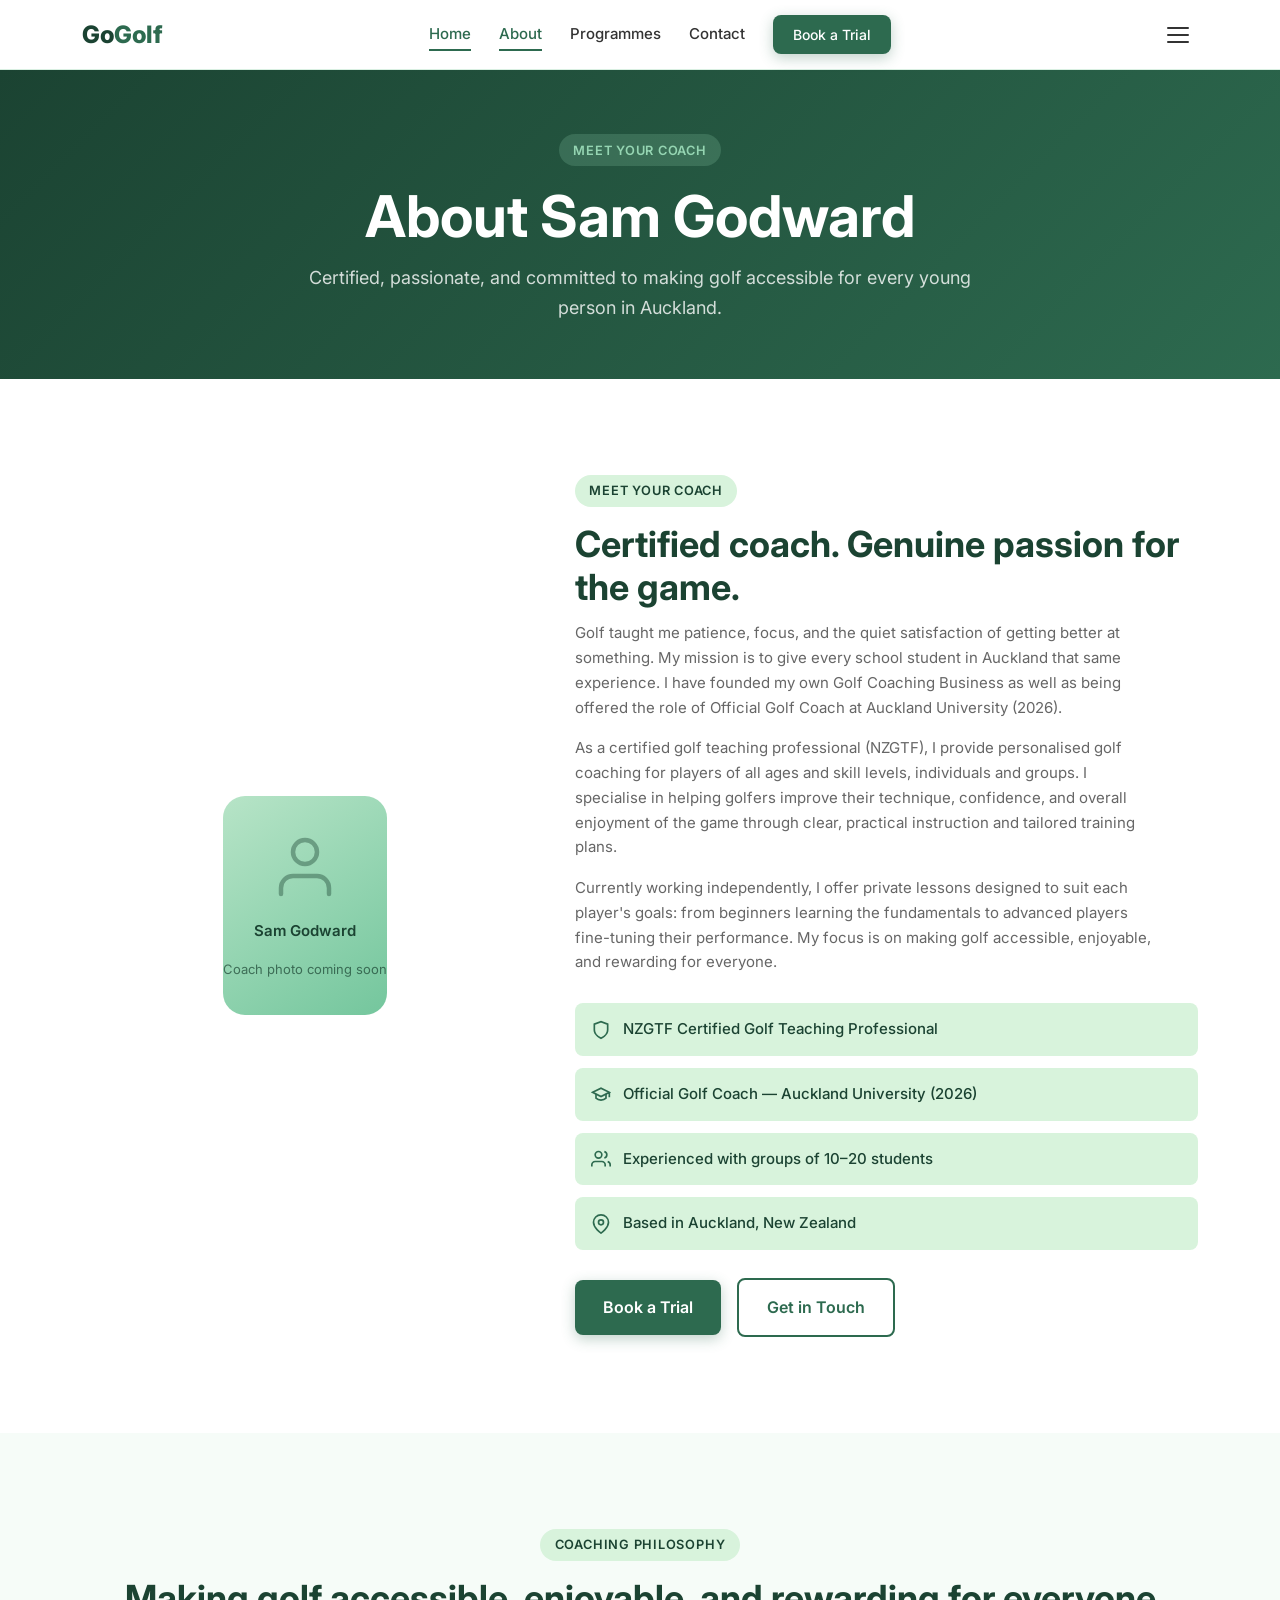
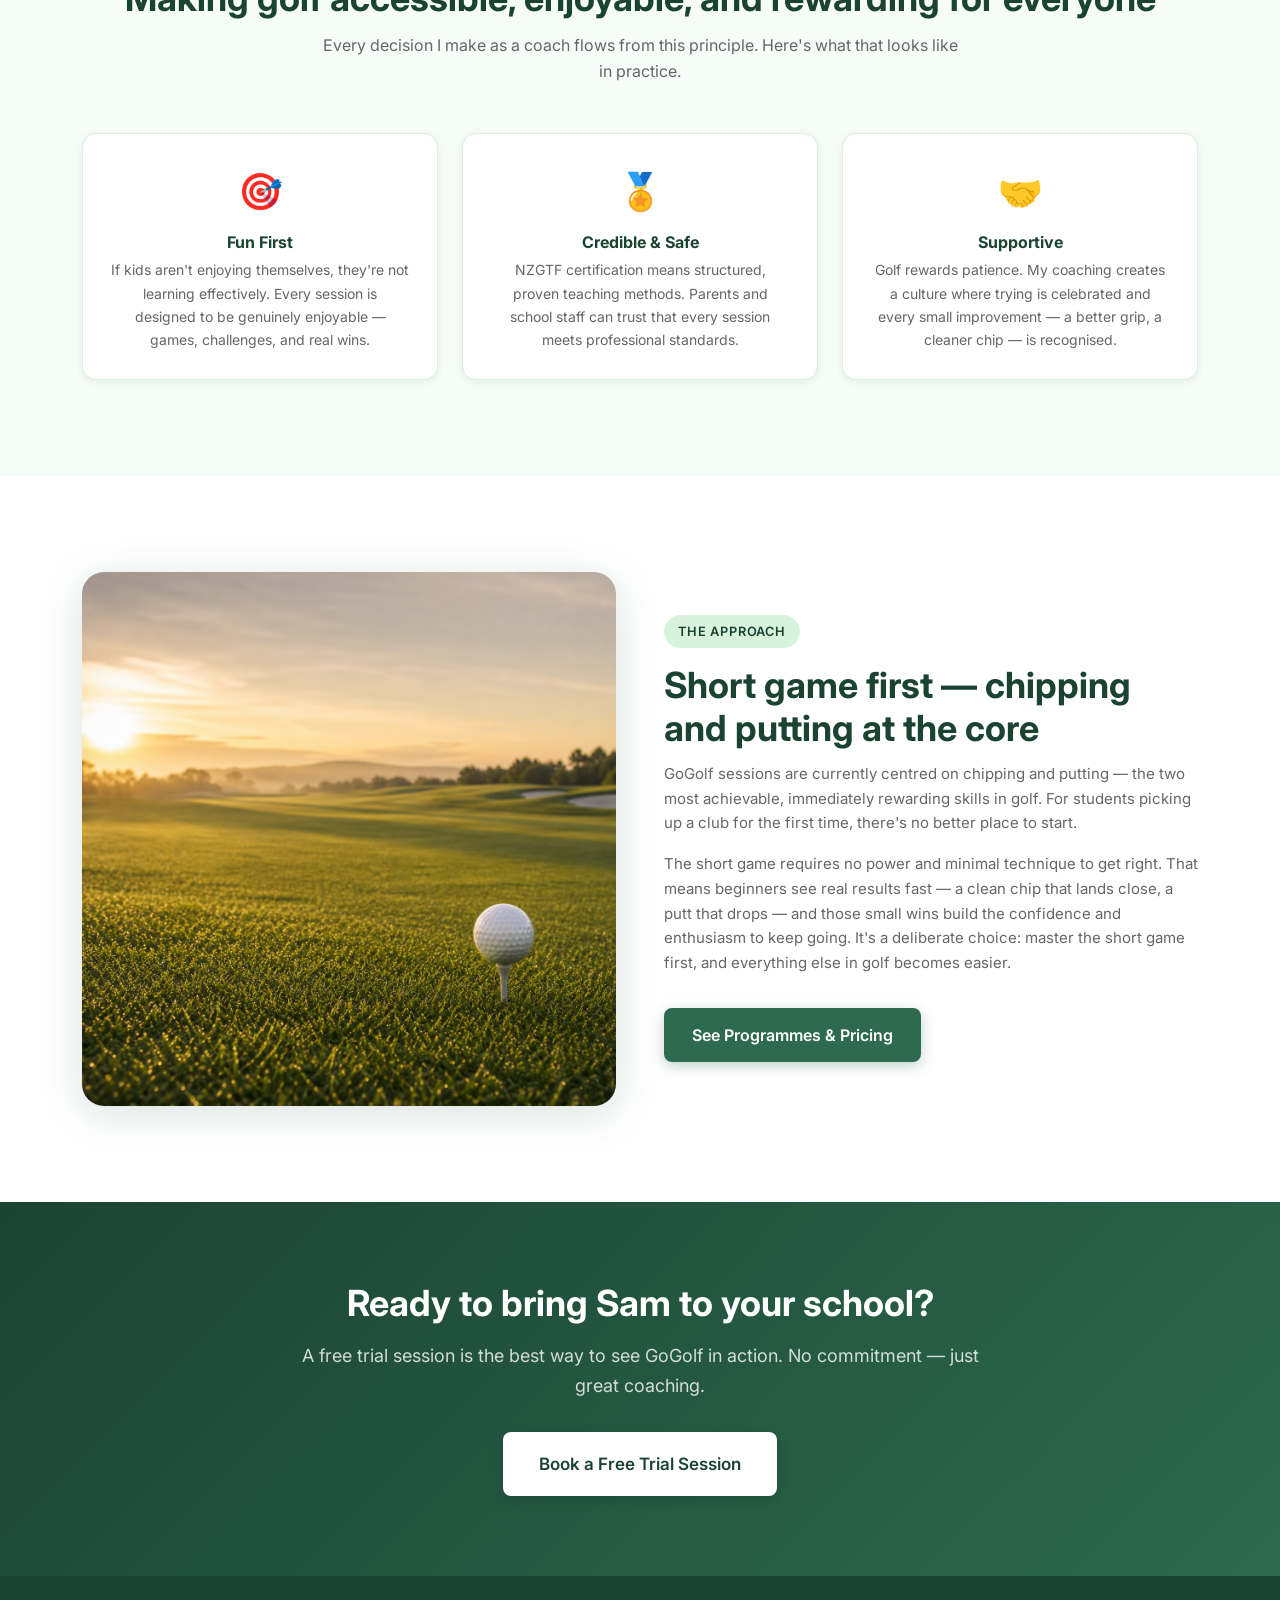
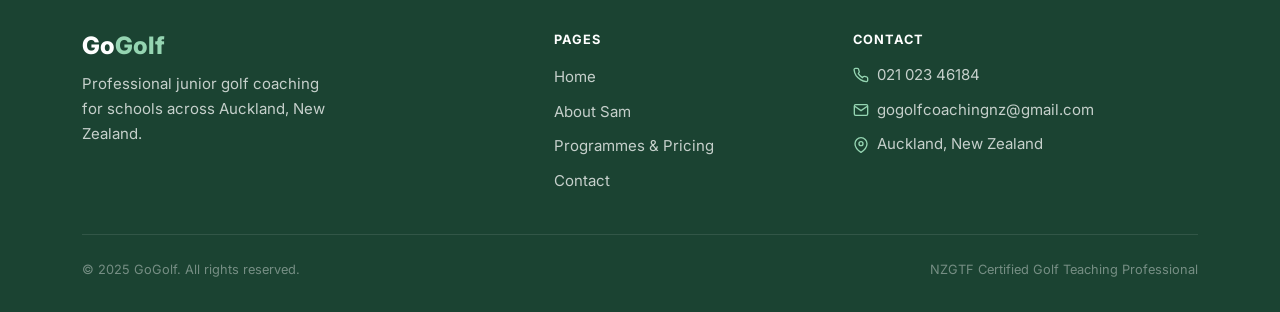
==== about.html @ cfe19675 "Initial commit — GoGolf website with Resend contact form" ====
<!DOCTYPE html>
<html lang="en">
<head>
  <meta charset="UTF-8">
  <meta name="viewport" content="width=device-width, initial-scale=1.0">
  <title>About Sam Godward | GoGolf — Junior Golf Coaching Auckland</title>
  <meta name="description" content="Meet Sam Godward — NZGTF Certified Golf Teaching Professional and Official Golf Coach at Auckland University. Passionate about making golf accessible, enjoyable, and rewarding for young people.">

  <link rel="canonical" href="https://gogolf.nz/about.html">

  <meta property="og:type" content="website">
  <meta property="og:url" content="https://gogolf.nz/about.html">
  <meta property="og:title" content="About Sam Godward | GoGolf">
  <meta property="og:description" content="NZGTF Certified Golf Teaching Professional. Passionate about making golf accessible for Auckland's young people.">
  <meta property="og:image" content="https://gogolf.nz/og-image.jpg">
  <meta property="og:site_name" content="GoGolf">

  <meta name="twitter:card" content="summary_large_image">
  <meta name="twitter:title" content="About Sam Godward | GoGolf">
  <meta name="twitter:description" content="NZGTF Certified coach. Making golf accessible and fun for Auckland school students.">

  <meta name="keywords" content="golf coaching Auckland, junior golf lessons Auckland, NZGTF certified coach, Sam Godward golf">

  <link rel="icon" type="image/svg+xml" href="favicon.svg">
  <link rel="preconnect" href="https://fonts.googleapis.com">
  <link rel="preconnect" href="https://fonts.gstatic.com" crossorigin>
  <link href="https://fonts.googleapis.com/css2?family=Inter:wght@400;500;600;700;800&display=swap" rel="stylesheet">
  <link rel="stylesheet" href="css/styles.css">

  <script type="application/ld+json">
  {
    "@context": "https://schema.org",
    "@type": "Person",
    "name": "Sam Godward",
    "jobTitle": "NZGTF Certified Golf Teaching Professional",
    "worksFor": { "@type": "Organization", "name": "GoGolf" },
    "url": "https://gogolf.nz/about.html",
    "email": "gogolfcoachingnz@gmail.com",
    "telephone": "+6421023 46184"
  }
  </script>

  <script async src="https://www.googletagmanager.com/gtag/js?id=G-XXXXXXXXXX"></script>
  <script>
    window.dataLayer = window.dataLayer || [];
    function gtag(){dataLayer.push(arguments);}
    gtag('js', new Date());
    gtag('config', 'G-XXXXXXXXXX');
  </script>
</head>
<body>

<a class="skip-link" href="#main">Skip to main content</a>

<header class="nav" role="banner">
  <div class="container nav-inner">
    <a href="index.html" class="nav-logo" aria-label="GoGolf home">Go<span>Golf</span></a>
    <nav class="nav-links" aria-label="Main navigation">
      <a href="index.html">Home</a>
      <a href="about.html">About</a>
      <a href="programmes.html">Programmes</a>
      <a href="contact.html">Contact</a>
      <a href="index.html#contact" class="btn btn-primary">Book a Trial</a>
    </nav>
    <button class="nav-toggle" aria-label="Open navigation menu" aria-expanded="false">
      <span></span><span></span><span></span>
    </button>
  </div>
</header>

<nav class="nav-mobile" aria-label="Mobile navigation">
  <a href="index.html">Home</a>
  <a href="about.html">About</a>
  <a href="programmes.html">Programmes</a>
  <a href="contact.html">Contact</a>
  <a href="index.html#contact" class="btn btn-primary">Book a Trial</a>
</nav>

<main id="main">

  <!-- PAGE HERO -->
  <section class="page-hero" aria-label="About page header">
    <div class="container">
      <span class="tag" style="background:rgba(149,213,178,.2);color:var(--accent);">Meet Your Coach</span>
      <h1>About Sam Godward</h1>
      <p>Certified, passionate, and committed to making golf accessible for every young person in Auckland.</p>
    </div>
  </section>

  <!-- BIO SECTION -->
  <section class="section" aria-labelledby="bio-heading">
    <div class="container">
      <div class="about-intro fade-up">

        <!-- Photo placeholder -->
        <div class="photo-placeholder" role="img" aria-label="Photo of Sam Godward, GoGolf coach — coming soon">
          <svg xmlns="http://www.w3.org/2000/svg" width="72" height="72" fill="none" stroke="currentColor" stroke-width="1.5" stroke-linecap="round" stroke-linejoin="round" viewBox="0 0 24 24" aria-hidden="true"><path d="M20 21v-2a4 4 0 0 0-4-4H8a4 4 0 0 0-4 4v2"/><circle cx="12" cy="7" r="4"/></svg>
          <span>Sam Godward</span>
          <span style="font-weight:400;font-size:.8125rem;opacity:.7;">Coach photo coming soon</span>
        </div>

        <!-- Bio text -->
        <div class="about-bio">
          <span class="tag">Meet Your Coach</span>
          <h2 id="bio-heading">Certified coach. Genuine passion for the game.</h2>

          <p style="margin-top:.75rem;font-size:.9375rem;color:var(--text-muted);">Golf taught me patience, focus, and the quiet satisfaction of getting better at something. My mission is to give every school student in Auckland that same experience. I have founded my own Golf Coaching Business as well as being offered the role of Official Golf Coach at Auckland University (2026).</p>

          <p style="margin-top:1rem;font-size:.9375rem;color:var(--text-muted);">As a certified golf teaching professional (NZGTF), I provide personalised golf coaching for players of all ages and skill levels, individuals and groups. I specialise in helping golfers improve their technique, confidence, and overall enjoyment of the game through clear, practical instruction and tailored training plans.</p>

          <p style="margin-top:1rem;font-size:.9375rem;color:var(--text-muted);">Currently working independently, I offer private lessons designed to suit each player's goals: from beginners learning the fundamentals to advanced players fine-tuning their performance. My focus is on making golf accessible, enjoyable, and rewarding for everyone.</p>


          <div class="credentials" style="margin-top:1.75rem;">
            <div class="credential-item">
              <svg xmlns="http://www.w3.org/2000/svg" width="20" height="20" fill="none" stroke="currentColor" stroke-width="2" viewBox="0 0 24 24" aria-hidden="true"><path d="M12 22s8-4 8-10V5l-8-3-8 3v7c0 6 8 10 8 10z"/></svg>
              NZGTF Certified Golf Teaching Professional
            </div>
            <div class="credential-item">
              <svg xmlns="http://www.w3.org/2000/svg" width="20" height="20" fill="none" stroke="currentColor" stroke-width="2" viewBox="0 0 24 24" aria-hidden="true"><path d="M22 10v6M2 10l10-5 10 5-10 5z"/><path d="M6 12v5c3 3 9 3 12 0v-5"/></svg>
              Official Golf Coach — Auckland University (2026)
            </div>
            <div class="credential-item">
              <svg xmlns="http://www.w3.org/2000/svg" width="20" height="20" fill="none" stroke="currentColor" stroke-width="2" viewBox="0 0 24 24" aria-hidden="true"><path d="M17 21v-2a4 4 0 0 0-4-4H5a4 4 0 0 0-4 4v2"/><circle cx="9" cy="7" r="4"/><path d="M23 21v-2a4 4 0 0 0-3-3.87"/><path d="M16 3.13a4 4 0 0 1 0 7.75"/></svg>
              Experienced with groups of 10–20 students
            </div>
            <div class="credential-item">
              <svg xmlns="http://www.w3.org/2000/svg" width="20" height="20" fill="none" stroke="currentColor" stroke-width="2" viewBox="0 0 24 24" aria-hidden="true"><path d="M21 10c0 7-9 13-9 13s-9-6-9-13a9 9 0 0 1 18 0z"/><circle cx="12" cy="10" r="3"/></svg>
              Based in Auckland, New Zealand
            </div>
          </div>

          <div style="margin-top:1.75rem;display:flex;flex-wrap:wrap;gap:1rem;align-items:center;">
            <a href="index.html#contact" class="btn btn-primary">Book a Trial</a>
            <a href="contact.html" class="btn btn-outline">Get in Touch</a>
          </div>
        </div>
      </div>
    </div>
  </section>

  <!-- COACHING PHILOSOPHY -->
  <section class="section" aria-labelledby="philosophy-heading" style="background:var(--bg-subtle);">
    <div class="container">
      <div class="section-header fade-up">
        <span class="tag">Coaching Philosophy</span>
        <h2 id="philosophy-heading">Making golf accessible, enjoyable, and rewarding for everyone</h2>
        <p>Every decision I make as a coach flows from this principle. Here's what that looks like in practice.</p>
      </div>
      <div class="values-grid stagger">
        <div class="value-card">
          <span class="value-emoji" aria-hidden="true">🎯</span>
          <h3>Fun First</h3>
          <p>If kids aren't enjoying themselves, they're not learning effectively. Every session is designed to be genuinely enjoyable — games, challenges, and real wins.</p>
        </div>
        <div class="value-card">
          <span class="value-emoji" aria-hidden="true">🏅</span>
          <h3>Credible & Safe</h3>
          <p>NZGTF certification means structured, proven teaching methods. Parents and school staff can trust that every session meets professional standards.</p>
        </div>
        <div class="value-card">
          <span class="value-emoji" aria-hidden="true">🤝</span>
          <h3>Supportive</h3>
          <p>Golf rewards patience. My coaching creates a culture where trying is celebrated and every small improvement — a better grip, a cleaner chip — is recognised.</p>
        </div>
      </div>
    </div>
  </section>

  <!-- APPROACH DETAIL -->
  <section class="section" aria-labelledby="approach-heading">
    <div class="container">
      <div class="approach-layout fade-up">

        <div class="approach-image">
          <img src="approach.jpg" alt="Sam Godward coaching students during a GoGolf session on school grounds" loading="lazy">
        </div>

        <div class="approach-text">
          <span class="tag">The Approach</span>
          <h2 id="approach-heading">Short game first — chipping and putting at the core</h2>
          <p style="margin-top:.75rem;font-size:.9375rem;color:var(--text-muted);">GoGolf sessions are currently centred on chipping and putting — the two most achievable, immediately rewarding skills in golf. For students picking up a club for the first time, there's no better place to start.</p>
          <p style="margin-top:1rem;font-size:.9375rem;color:var(--text-muted);">The short game requires no power and minimal technique to get right. That means beginners see real results fast — a clean chip that lands close, a putt that drops — and those small wins build the confidence and enthusiasm to keep going. It's a deliberate choice: master the short game first, and everything else in golf becomes easier.</p>
          <div style="margin-top:2rem;">
            <a href="programmes.html" class="btn btn-primary">See Programmes &amp; Pricing</a>
          </div>
        </div>

      </div>
    </div>
  </section>

  <!-- CTA -->
  <section class="cta-block" aria-labelledby="about-cta-heading">
    <div class="container">
      <div class="fade-up">
        <h2 id="about-cta-heading">Ready to bring Sam to your school?</h2>
        <p>A free trial session is the best way to see GoGolf in action. No commitment — just great coaching.</p>
        <a href="contact.html" class="btn btn-white btn-lg">Book a Free Trial Session</a>
      </div>
    </div>
  </section>

</main>

<footer class="footer" role="contentinfo">
  <div class="container">
    <div class="footer-grid">
      <div class="footer-brand">
        <h3>Go<span>Golf</span></h3>
        <p>Professional junior golf coaching for schools across Auckland, New Zealand.</p>
      </div>
      <div class="footer-col">
        <h4>Pages</h4>
        <ul>
          <li><a href="index.html">Home</a></li>
          <li><a href="about.html">About Sam</a></li>
          <li><a href="programmes.html">Programmes &amp; Pricing</a></li>
          <li><a href="contact.html">Contact</a></li>
        </ul>
      </div>
      <div class="footer-col">
        <h4>Contact</h4>
        <div class="footer-contact-row">
          <svg xmlns="http://www.w3.org/2000/svg" width="16" height="16" fill="none" stroke="currentColor" stroke-width="2" viewBox="0 0 24 24" aria-hidden="true"><path d="M22 16.92v3a2 2 0 0 1-2.18 2 19.79 19.79 0 0 1-8.63-3.07A19.5 19.5 0 0 1 4.69 13a19.79 19.79 0 0 1-3.07-8.67A2 2 0 0 1 3.55 2h3a2 2 0 0 1 2 1.72 12.84 12.84 0 0 0 .7 2.81 2 2 0 0 1-.45 2.11L8.09 9.91a16 16 0 0 0 6 6l1.27-1.27a2 2 0 0 1 2.11-.45 12.84 12.84 0 0 0 2.81.7A2 2 0 0 1 22 16.92z"/></svg>
          <a href="tel:02102346184">021 023 46184</a>
        </div>
        <div class="footer-contact-row">
          <svg xmlns="http://www.w3.org/2000/svg" width="16" height="16" fill="none" stroke="currentColor" stroke-width="2" viewBox="0 0 24 24" aria-hidden="true"><path d="M4 4h16c1.1 0 2 .9 2 2v12c0 1.1-.9 2-2 2H4c-1.1 0-2-.9-2-2V6c0-1.1.9-2 2-2z"/><polyline points="22,6 12,13 2,6"/></svg>
          <a href="mailto:gogolfcoachingnz@gmail.com">gogolfcoachingnz@gmail.com</a>
        </div>
        <div class="footer-contact-row">
          <svg xmlns="http://www.w3.org/2000/svg" width="16" height="16" fill="none" stroke="currentColor" stroke-width="2" viewBox="0 0 24 24" aria-hidden="true"><path d="M21 10c0 7-9 13-9 13s-9-6-9-13a9 9 0 0 1 18 0z"/><circle cx="12" cy="10" r="3"/></svg>
          <span>Auckland, New Zealand</span>
        </div>
      </div>
    </div>
    <hr class="footer-divider">
    <div class="footer-bottom">
      <span>© 2025 GoGolf. All rights reserved.</span>
      <span>NZGTF Certified Golf Teaching Professional</span>
    </div>
  </div>
</footer>

<script src="js/main.js" defer></script>
</body>
</html>
---- css/styles.css ----
/* ================================================
   GoGolf — Main Stylesheet
   Mobile-first responsive design
   ================================================ */

/* --- Custom Properties --- */
:root {
  --primary:       #2D6A4F;
  --primary-dark:  #1B4332;
  --primary-light: #D8F3DC;
  --accent:        #95D5B2;
  --text:          #333333;
  --text-muted:    #666666;
  --bg:            #FFFFFF;
  --bg-subtle:     #F6FCF8;
  --border:        #D8EFE1;
  --shadow-sm:     0 2px 8px rgba(27,67,50,0.07);
  --shadow-md:     0 4px 20px rgba(27,67,50,0.11);
  --shadow-lg:     0 8px 40px rgba(27,67,50,0.16);
  --radius-sm:     8px;
  --radius-md:     14px;
  --radius-lg:     22px;
  --ease:          0.25s ease;
  --max-w:         1180px;
  --nav-h:         70px;
  --font:          'Inter', -apple-system, BlinkMacSystemFont, 'Segoe UI', system-ui, sans-serif;
}

/* --- Reset --- */
*,*::before,*::after { box-sizing: border-box; margin: 0; padding: 0; }
html { scroll-behavior: smooth; -webkit-text-size-adjust: 100%; }
body {
  font-family: var(--font);
  font-size: 1rem;
  line-height: 1.65;
  color: var(--text);
  background: var(--bg);
  -webkit-font-smoothing: antialiased;
}
img, svg { max-width: 100%; display: block; }
a { color: inherit; text-decoration: none; }
ul { list-style: none; }
button { cursor: pointer; border: none; background: none; font-family: inherit; }

/* --- Skip link --- */
.skip-link {
  position: absolute; top: -100%; left: 1rem;
  background: var(--primary-dark); color: #fff;
  padding: .5rem 1rem; border-radius: var(--radius-sm);
  font-weight: 600; z-index: 9999;
  transition: top var(--ease);
}
.skip-link:focus { top: 1rem; }

/* --- Typography --- */
h1,h2,h3,h4 { line-height: 1.2; color: var(--primary-dark); font-weight: 700; }
h1 { font-size: clamp(2rem, 5vw, 3.6rem); }
h2 { font-size: clamp(1.5rem, 3vw, 2.25rem); }
h3 { font-size: clamp(1.1rem, 2vw, 1.35rem); }
h4 { font-size: 1.1rem; }
p { max-width: 65ch; }
.lead { font-size: clamp(1rem, 2vw, 1.2rem); color: var(--text-muted); line-height: 1.7; }

/* --- Layout --- */
.container {
  width: 100%; max-width: var(--max-w);
  margin: 0 auto; padding: 0 1.25rem;
}
@media (min-width: 768px) { .container { padding: 0 2rem; } }

.section { padding: 4rem 0; }
@media (min-width: 768px) { .section { padding: 6rem 0; } }

.section-header { text-align: center; margin-bottom: 3rem; }
.section-header p { margin: .75rem auto 0; color: var(--text-muted); }

.tag {
  display: inline-block;
  background: var(--primary-light); color: var(--primary-dark);
  font-size: .8rem; font-weight: 600; letter-spacing: .06em;
  text-transform: uppercase; padding: .35rem .9rem;
  border-radius: 100px; margin-bottom: 1rem;
}

/* --- Buttons --- */
.btn {
  display: inline-flex; align-items: center; gap: .5rem;
  padding: .875rem 1.75rem; border-radius: var(--radius-sm);
  font-size: 1rem; font-weight: 600; white-space: nowrap;
  transition: all var(--ease);
}
.btn-primary {
  background: var(--primary); color: #fff;
  box-shadow: 0 4px 14px rgba(45,106,79,.3);
}
.btn-primary:hover, .btn-primary:focus-visible {
  background: var(--primary-dark);
  transform: translateY(-2px);
  box-shadow: 0 6px 22px rgba(45,106,79,.4);
}
.btn-outline {
  background: transparent; color: var(--primary);
  border: 2px solid var(--primary);
}
.btn-outline:hover, .btn-outline:focus-visible {
  background: var(--primary); color: #fff;
}
.btn-white {
  background: #fff; color: var(--primary-dark);
  box-shadow: 0 4px 14px rgba(0,0,0,.13);
}
.btn-white:hover, .btn-white:focus-visible {
  background: var(--primary-light); transform: translateY(-2px);
}
.btn-lg { padding: 1.1rem 2.25rem; font-size: 1.0625rem; }
.btn-full { width: 100%; justify-content: center; }

/* ============================================================
   NAVIGATION
   ============================================================ */
.nav {
  position: sticky; top: 0; z-index: 100;
  background: rgba(255,255,255,.97);
  backdrop-filter: blur(12px);
  -webkit-backdrop-filter: blur(12px);
  border-bottom: 1px solid var(--border);
  height: var(--nav-h);
  transition: box-shadow var(--ease);
}
.nav.scrolled { box-shadow: var(--shadow-md); }

.nav-inner {
  height: 100%; display: flex;
  align-items: center; justify-content: space-between;
}
.nav-logo {
  font-size: 1.5rem; font-weight: 800;
  color: var(--primary-dark); letter-spacing: -.02em;
}
.nav-logo span { color: var(--primary); }

.nav-links {
  display: none; align-items: center; gap: 1.75rem;
}
.nav-links a {
  font-size: .9375rem; font-weight: 500; color: var(--text);
  position: relative; transition: color var(--ease);
}
.nav-links a::after {
  content: ''; position: absolute; bottom: -4px; left: 0;
  width: 0; height: 2px; background: var(--primary);
  transition: width var(--ease);
}
.nav-links a:hover, .nav-links a.active { color: var(--primary); }
.nav-links a:hover::after, .nav-links a.active::after { width: 100%; }
.nav-links .btn { padding: .5rem 1.25rem; font-size: .875rem; }
.nav-links .btn::after { display: none; }
.nav-links .btn-primary,
.nav-links .btn-primary:hover { color: #fff; }

@media (min-width: 768px) {
  .nav-links { display: flex; }
  .nav-toggle { display: none; }
}

.nav-toggle {
  display: flex; flex-direction: column;
  justify-content: center; align-items: center;
  width: 40px; height: 40px; gap: 5px;
  border-radius: var(--radius-sm);
  transition: background var(--ease);
}
.nav-toggle:hover { background: var(--primary-light); }
.nav-toggle span {
  display: block; width: 22px; height: 2px;
  background: var(--text); border-radius: 2px;
  transition: all var(--ease);
}
.nav-toggle[aria-expanded="true"] span:nth-child(1) { transform: translateY(7px) rotate(45deg); }
.nav-toggle[aria-expanded="true"] span:nth-child(2) { opacity: 0; transform: scaleX(0); }
.nav-toggle[aria-expanded="true"] span:nth-child(3) { transform: translateY(-7px) rotate(-45deg); }

.nav-mobile {
  display: none; position: fixed;
  top: var(--nav-h); left: 0; right: 0;
  background: #fff; z-index: 99;
  flex-direction: column; padding: 1.5rem 1.25rem; gap: .25rem;
  border-top: 1px solid var(--border);
  box-shadow: var(--shadow-md);
}
.nav-mobile.open { display: flex; }
.nav-mobile a {
  display: block; padding: .875rem 1rem;
  font-size: 1.125rem; font-weight: 500; color: var(--text);
  border-radius: var(--radius-sm);
  transition: all var(--ease);
}
.nav-mobile a:hover, .nav-mobile a.active {
  background: var(--primary-light); color: var(--primary-dark);
}
.nav-mobile .btn {
  margin-top: 1rem; justify-content: center; width: 100%;
}
.nav-mobile .btn:hover { transform: none; }

/* ============================================================
   HERO
   ============================================================ */
.hero {
  background:
    linear-gradient(to right, rgba(11,35,24,.88) 0%, rgba(11,35,24,.60) 40%, rgba(11,35,24,.15) 70%, transparent 100%),
    url('../hero.jpg') center center / cover no-repeat;
  color: #fff; padding: 5rem 0 4rem;
  position: relative; overflow: hidden;
  min-height: 90vh; display: flex; align-items: center;
}
.hero::before { display: none; }
.hero-orb {
  position: absolute; right: -80px; top: 50%;
  transform: translateY(-50%);
  width: 520px; height: 520px; border-radius: 50%;
  border: 80px solid rgba(149,213,178,.035);
  pointer-events: none;
}
.hero-orb::before {
  content: ''; position: absolute; inset: -50px;
  border-radius: 50%; border: 40px solid rgba(149,213,178,.025);
}
.hero-content { position: relative; z-index: 1; max-width: 720px; }

.hero-badge {
  display: inline-flex; align-items: center; gap: .5rem;
  background: rgba(149,213,178,.18);
  border: 1px solid rgba(149,213,178,.3);
  color: var(--accent);
  font-size: .8rem; font-weight: 600;
  letter-spacing: .06em; text-transform: uppercase;
  padding: .375rem .9rem; border-radius: 100px;
  margin-bottom: 1.25rem;
}
.hero h1 {
  font-family: 'Manrope', var(--font);
  color: #fff; font-size: clamp(2.2rem, 5.5vw, 3.8rem);
  font-weight: 800; letter-spacing: -.025em;
  line-height: 1.08; margin-bottom: 1.25rem;
}
.hero h1 em { font-style: normal; color: var(--accent); }
.hero p {
  font-size: clamp(1.0625rem, 2vw, 1.2rem);
  color: rgba(255,255,255,.82); line-height: 1.65;
  margin-bottom: 2rem; max-width: 54ch;
}
.hero-actions { display: flex; flex-wrap: wrap; gap: 1rem; align-items: center; }
.hero-note {
  margin-top: 2.5rem; display: flex; align-items: center; gap: .75rem;
  color: rgba(255,255,255,.5); font-size: .875rem;
}
.hero-note-dot {
  width: 6px; height: 6px; border-radius: 50%;
  background: var(--accent); flex-shrink: 0;
}

/* ============================================================
   SOCIAL PROOF STRIP
   ============================================================ */
.proof-strip {
  background: var(--primary-dark); color: #fff;
  padding: 1.1rem 0;
}
.proof-strip-inner {
  display: flex; align-items: center;
  justify-content: center; flex-wrap: wrap;
  gap: .75rem 2.5rem; font-size: .9375rem;
}
.proof-item {
  display: flex; align-items: center; gap: .5rem; font-weight: 500;
}
.proof-item svg { color: var(--accent); flex-shrink: 0; }

/* ============================================================
   BENEFIT CARDS
   ============================================================ */
.benefits { background: var(--bg-subtle); }
.benefits-grid {
  display: grid; grid-template-columns: 1fr; gap: 1.5rem;
}
@media (min-width: 640px) { .benefits-grid { grid-template-columns: repeat(2,1fr); } }
@media (min-width: 1024px) { .benefits-grid { grid-template-columns: repeat(4,1fr); } }

.benefit-card-image {
  overflow: hidden;
  min-height: 220px;
  display: flex;
}
.benefit-card.benefit-card-image { padding: 0; }
.benefit-card-image img {
  width: 100%; height: 100%;
  object-fit: cover; object-position: center;
  display: block; flex: 1;
}

.benefit-card {
  background: #fff; border-radius: var(--radius-md);
  padding: 2rem 1.75rem;
  box-shadow: var(--shadow-sm); border: 1px solid var(--border);
  transition: transform var(--ease), box-shadow var(--ease);
}
.benefit-card:hover { transform: translateY(-4px); box-shadow: var(--shadow-md); }

.benefit-icon {
  width: 52px; height: 52px;
  background: var(--primary-light); border-radius: var(--radius-sm);
  display: flex; align-items: center; justify-content: center;
  margin-bottom: 1.25rem; color: var(--primary);
}
.benefit-card h3 { margin-bottom: .5rem; font-size: 1.0625rem; }
.benefit-card p { font-size: .9375rem; color: var(--text-muted); max-width: none; }

/* ============================================================
   HOW IT WORKS
   ============================================================ */
.steps-grid {
  display: grid; grid-template-columns: 1fr;
  gap: 2rem; position: relative;
}
@media (min-width: 768px) {
  .steps-grid {
    grid-template-columns: repeat(3,1fr); gap: 2rem;
  }
  .steps-grid::before {
    content: ''; position: absolute;
    top: 27px;
    left: calc(16.667% + 27px);
    right: calc(16.667% + 27px);
    height: 2px;
    background: linear-gradient(to right, var(--accent), var(--primary-light));
    z-index: 0;
  }
}
.step { text-align: center; position: relative; z-index: 1; }
.step-num {
  width: 54px; height: 54px;
  background: var(--primary); color: #fff; border-radius: 50%;
  display: flex; align-items: center; justify-content: center;
  font-size: 1.25rem; font-weight: 700;
  margin: 0 auto 1.25rem;
  box-shadow: 0 4px 14px rgba(45,106,79,.3);
}
.step h3 { margin-bottom: .5rem; }
.step p { font-size: .9375rem; color: var(--text-muted); margin: 0 auto; }

/* ============================================================
   TESTIMONIALS
   ============================================================ */
.testimonials { background: var(--bg-subtle); }
.testimonial-placeholder {
  background: #fff; border: 1px solid var(--border);
  border-radius: var(--radius-md);
  padding: 3.5rem 2rem; text-align: center;
  box-shadow: var(--shadow-sm);
}
.testimonial-placeholder p {
  font-style: italic; color: #aaa;
  font-size: 1rem; max-width: none;
}
.testimonial-placeholder .stars {
  display: flex; justify-content: center; gap: .25rem;
  margin-bottom: 1.25rem; color: #FFD700;
}

/* ============================================================
   TESTIMONIAL ARROWS
   ============================================================ */
.testimonial-arrows {
  display: flex;
  justify-content: center;
  gap: 1rem;
  margin-top: 1.75rem;
}

.testimonial-arrow {
  width: 48px;
  height: 48px;
  border-radius: 50%;
  border: 2px solid var(--border);
  background: #fff;
  color: var(--primary);
  display: flex;
  align-items: center;
  justify-content: center;
  transition: all var(--ease);
  box-shadow: var(--shadow-sm);
}

.testimonial-arrow:hover {
  background: var(--primary);
  border-color: var(--primary);
  color: #fff;
  transform: translateY(-2px);
  box-shadow: var(--shadow-md);
}

/* ============================================================
   CTA BLOCK
   ============================================================ */
.cta-block {
  background: linear-gradient(135deg, var(--primary-dark) 0%, var(--primary) 100%);
  color: #fff; padding: 5rem 0; text-align: center;
}
.cta-block h2 { color: #fff; margin-bottom: 1rem; }
.cta-block p { color: rgba(255,255,255,.8); font-size: 1.125rem; margin: 0 auto 2rem; }

/* ============================================================
   PAGE HERO (inner pages)
   ============================================================ */
.page-hero {
  background: linear-gradient(135deg, var(--primary-dark) 0%, var(--primary) 100%);
  color: #fff; padding: 4rem 0 3.5rem; text-align: center;
}
.page-hero h1 { color: #fff; margin-bottom: .75rem; }
.page-hero p { color: rgba(255,255,255,.8); font-size: 1.125rem; margin: 0 auto; }

/* ============================================================
   ABOUT PAGE
   ============================================================ */
.about-intro {
  display: grid; grid-template-columns: 1fr;
  gap: 3rem; align-items: center;
}
@media (min-width: 768px) { .about-intro { grid-template-columns: 5fr 7fr; } }

.photo-placeholder {
  aspect-ratio: 3/4; max-width: 380px;
  background: linear-gradient(145deg, #b7e4c7 0%, var(--accent) 50%, #74c69d 100%);
  border-radius: var(--radius-lg);
  display: flex; flex-direction: column;
  align-items: center; justify-content: center;
  gap: 1rem; color: var(--primary-dark);
  font-weight: 600; font-size: .9375rem;
  margin: 0 auto;
}
.photo-placeholder svg { opacity: .4; }

.about-bio p + p { margin-top: 1rem; }

.credentials {
  margin-top: 2rem; display: flex; flex-direction: column; gap: .75rem;
}
.credential-item {
  display: flex; align-items: center; gap: .75rem;
  padding: .875rem 1rem; background: var(--primary-light);
  border-radius: var(--radius-sm);
  font-weight: 500; font-size: .9375rem; color: var(--primary-dark);
}
.credential-item svg { color: var(--primary); flex-shrink: 0; }

.values-grid {
  display: grid; grid-template-columns: 1fr; gap: 1.5rem;
}
@media (min-width: 560px) { .values-grid { grid-template-columns: repeat(2,1fr); } }
@media (min-width: 1024px) { .values-grid { grid-template-columns: repeat(3,1fr); } }

.value-card {
  background: #fff; border: 1px solid var(--border);
  border-radius: var(--radius-md); padding: 1.75rem;
  text-align: center; box-shadow: var(--shadow-sm);
}
.value-card .value-emoji { font-size: 2.25rem; display: block; margin-bottom: .75rem; }
.value-card h3 { font-size: 1rem; margin-bottom: .375rem; }
.value-card p { font-size: .875rem; color: var(--text-muted); max-width: none; }

/* ============================================================
   APPROACH SECTION (about page)
   ============================================================ */
.approach-layout {
  display: grid;
  grid-template-columns: 1fr;
  gap: 3rem;
  align-items: center;
}
@media (min-width: 768px) {
  .approach-layout { grid-template-columns: 1fr 1fr; }
}

.approach-image img {
  width: 100%;
  border-radius: var(--radius-lg);
  object-fit: cover;
  aspect-ratio: 1 / 1;
  display: block;
  box-shadow: var(--shadow-lg);
}

/* ============================================================
   PROGRAMMES PAGE
   ============================================================ */
.programme-card {
  background: #fff; border: 1px solid var(--border);
  border-radius: var(--radius-lg); padding: 2.5rem;
  box-shadow: var(--shadow-sm); margin-bottom: 2rem;
}
.programme-card h3 {
  margin-bottom: .75rem; color: var(--primary); font-size: 1.25rem;
}
.programme-card > p { color: var(--text-muted); margin-bottom: 1.5rem; }

.programme-features {
  display: grid; grid-template-columns: 1fr; gap: .75rem; margin-top: 1.5rem;
}
@media (min-width: 560px) { .programme-features { grid-template-columns: repeat(2,1fr); } }

.feature-item {
  display: flex; align-items: flex-start; gap: .75rem; font-size: .9375rem;
}
.feature-item svg { color: var(--primary); flex-shrink: 0; margin-top: 2px; }

.addon-card {
  background: var(--bg-subtle); border: 1px solid var(--border);
  border-radius: var(--radius-md); padding: 1.75rem;
  display: flex; align-items: flex-start; gap: 1rem;
}
.addon-icon {
  width: 44px; height: 44px; border-radius: var(--radius-sm);
  background: var(--primary-light); color: var(--primary);
  display: flex; align-items: center; justify-content: center; flex-shrink: 0;
}
.addon-card h4 { margin-bottom: .375rem; }
.addon-card p { font-size: .9375rem; color: var(--text-muted); max-width: none; }

/* ============================================================
   PRICING
   ============================================================ */
.pricing-grid {
  display: grid; grid-template-columns: 1fr; gap: 1.8rem;
  max-width: 816px; margin: 0 auto;
}
@media (min-width: 540px) { .pricing-grid { grid-template-columns: repeat(2,1fr); } }

.pricing-card {
  background: #fff; border: 2px solid var(--border);
  border-radius: var(--radius-lg); padding: 2.4rem;
  text-align: center; position: relative;
  display: flex; flex-direction: column;
  transition: transform var(--ease), box-shadow var(--ease);
}
.pricing-card:hover { transform: translateY(-4px); box-shadow: var(--shadow-lg); }
.pricing-card.featured {
  border-color: var(--primary); box-shadow: var(--shadow-md);
}

.pricing-badge {
  position: absolute; top: -14px; left: 50%;
  transform: translateX(-50%);
  background: var(--primary); color: #fff;
  font-size: .72rem; font-weight: 700;
  letter-spacing: .06em; text-transform: uppercase;
  padding: .3rem 1rem; border-radius: 100px; white-space: nowrap;
}
.pricing-label {
  font-size: .96rem; font-weight: 600; color: var(--text-muted);
  text-transform: uppercase; letter-spacing: .06em; margin-bottom: 1.2rem;
}
.pricing-price { margin-bottom: .25rem; }
.pricing-price .currency { font-size: 1.8rem; font-weight: 700; color: var(--primary-dark); vertical-align: super; }
.pricing-price .amount { font-size: 3.6rem; font-weight: 800; color: var(--primary-dark); line-height: 1; }
.pricing-sub { font-size: 1.05rem; color: var(--text-muted); margin-bottom: 1.8rem; }

.pricing-features {
  text-align: left; display: flex; flex-direction: column;
  gap: .75rem; margin-bottom: 2.1rem;
}

.pricing-card .btn-full { margin-top: auto; }
.pricing-features li { display: flex; align-items: center; gap: .75rem; font-size: 1.125rem; }
.pricing-features li svg { color: var(--primary); flex-shrink: 0; }

/* ============================================================
   FAQ
   ============================================================ */
.faq-list {
  max-width: 780px; margin: 0 auto;
  display: flex; flex-direction: column; gap: .75rem;
}
.faq-item {
  background: #fff; border: 1px solid var(--border);
  border-radius: var(--radius-md); overflow: hidden;
}
.faq-question {
  width: 100%; text-align: left; padding: 1.25rem 1.5rem;
  font-size: 1rem; font-weight: 600; color: var(--text);
  display: flex; justify-content: space-between;
  align-items: center; gap: 1rem;
  transition: background var(--ease), color var(--ease);
}
.faq-question:hover { background: var(--bg-subtle); color: var(--primary); }
.faq-question[aria-expanded="true"] { background: var(--primary-light); color: var(--primary-dark); }

.faq-icon {
  flex-shrink: 0; width: 20px; height: 20px; position: relative;
}
.faq-icon::before, .faq-icon::after {
  content: ''; position: absolute;
  background: currentColor; border-radius: 2px;
}
.faq-icon::before { width: 12px; height: 2px; top: 9px; left: 4px; }
.faq-icon::after {
  width: 2px; height: 12px; top: 4px; left: 9px;
  transition: transform var(--ease), opacity var(--ease);
}
.faq-question[aria-expanded="true"] .faq-icon::after { transform: rotate(90deg); opacity: 0; }

.faq-answer {
  display: grid; grid-template-rows: 0fr;
  transition: grid-template-rows .3s ease;
}
.faq-answer.open { grid-template-rows: 1fr; }
.faq-answer-inner { overflow: hidden; }
.faq-answer-inner p {
  padding: 1rem 1.5rem 1.5rem;
  color: var(--text-muted); font-size: .9375rem; max-width: none;
}

/* ============================================================
   CONTACT PAGE
   ============================================================ */
.contact-layout {
  display: grid; grid-template-columns: 1fr; gap: 3rem;
}
@media (min-width: 768px) { .contact-layout { grid-template-columns: 6fr 4fr; } }

.contact-form-wrap {
  background: #fff; border: 1px solid var(--border);
  border-radius: var(--radius-lg); padding: 2.5rem;
  box-shadow: var(--shadow-sm);
}
.form-group { margin-bottom: 1.25rem; }
.form-group label {
  display: block; font-size: .875rem; font-weight: 600;
  color: var(--text); margin-bottom: .375rem;
}
.form-group input,
.form-group textarea {
  width: 100%; padding: .75rem 1rem;
  border: 1.5px solid #D0E8D8; border-radius: var(--radius-sm);
  font-family: var(--font); font-size: 1rem; color: var(--text);
  background: #fff; outline: none;
  transition: border-color var(--ease), box-shadow var(--ease);
}
.form-group input:focus,
.form-group textarea:focus {
  border-color: var(--primary);
  box-shadow: 0 0 0 3px rgba(45,106,79,.1);
}
.form-group textarea { resize: vertical; min-height: 130px; }
.form-group input::placeholder, .form-group textarea::placeholder { color: #bbb; }

.form-success {
  display: none; background: var(--primary-light);
  color: var(--primary-dark); border-radius: var(--radius-sm);
  padding: 1rem 1.25rem; margin-top: 1rem; font-weight: 500;
}

.contact-sidebar { display: flex; flex-direction: column; gap: 1.25rem; height: 100%; }

.contact-detail {
  display: flex; align-items: flex-start; gap: 1rem;
  padding: 1.25rem; background: var(--bg-subtle);
  border-radius: var(--radius-md); border: 1px solid var(--border);
}
.contact-icon {
  width: 44px; height: 44px;
  background: var(--primary-light); border-radius: var(--radius-sm);
  display: flex; align-items: center; justify-content: center;
  color: var(--primary); flex-shrink: 0;
}
.contact-detail-text strong {
  display: block; font-size: .78rem;
  text-transform: uppercase; letter-spacing: .06em;
  color: var(--text-muted); margin-bottom: .25rem;
}
.contact-detail-text a {
  color: var(--primary-dark); font-weight: 600; font-size: 1rem;
  transition: color var(--ease);
}
.contact-detail-text a:hover { color: var(--primary); }
.contact-detail-text span {
  color: var(--primary-dark); font-weight: 500; font-size: .9375rem;
}

.cert-badge {
  background: var(--primary-light); border: 1px solid var(--border);
  border-radius: var(--radius-md); padding: 1.25rem;
  display: flex; align-items: center; gap: .875rem;
}
.cert-badge svg { color: var(--primary); flex-shrink: 0; }
.cert-badge p { font-size: .875rem; color: var(--primary-dark); font-weight: 500; max-width: none; }

/* ============================================================
   FOOTER
   ============================================================ */
.footer { background: var(--primary-dark); color: rgba(255,255,255,.75); padding: 3.5rem 0 2rem; }
.footer-grid {
  display: grid; grid-template-columns: 1fr;
  gap: 2.5rem; margin-bottom: 2.5rem;
}
@media (min-width: 640px) { .footer-grid { grid-template-columns: 5fr 3fr 4fr; } }

.footer-brand h3 {
  color: #fff; font-size: 1.5rem; font-weight: 800;
  margin-bottom: .75rem;
}
.footer-brand h3 span { color: var(--accent); }
.footer-brand p { font-size: .9375rem; line-height: 1.65; max-width: 28ch; }

.footer-col h4 {
  color: #fff; font-size: .8rem; font-weight: 700;
  text-transform: uppercase; letter-spacing: .08em; margin-bottom: 1rem;
}
.footer-col ul { display: flex; flex-direction: column; gap: .5rem; }
.footer-col a { font-size: .9375rem; transition: color var(--ease); }
.footer-col a:hover { color: var(--accent); }

.footer-contact-row {
  display: flex; align-items: center; gap: .5rem;
  font-size: .9375rem; margin-bottom: .625rem;
}
.footer-contact-row svg { color: var(--accent); flex-shrink: 0; }
.footer-contact-row a { transition: color var(--ease); }
.footer-contact-row a:hover { color: var(--accent); }

.footer-divider { border: none; border-top: 1px solid rgba(255,255,255,.1); margin-bottom: 1.5rem; }
.footer-bottom {
  display: flex; flex-wrap: wrap;
  justify-content: space-between; align-items: center;
  gap: .75rem; font-size: .8rem; color: rgba(255,255,255,.4);
}

/* ============================================================
   SCROLL ANIMATIONS
   ============================================================ */
.fade-up {
  opacity: 0; transform: translateY(22px);
  transition: opacity .6s ease, transform .6s ease;
}
.fade-up.visible { opacity: 1; transform: none; }

.stagger > * {
  opacity: 0; transform: translateY(18px);
  transition: opacity .5s ease, transform .5s ease;
}
.stagger.visible > *:nth-child(1) { opacity: 1; transform: none; transition-delay: 0s; }
.stagger.visible > *:nth-child(2) { opacity: 1; transform: none; transition-delay: .1s; }
.stagger.visible > *:nth-child(3) { opacity: 1; transform: none; transition-delay: .2s; }
.stagger.visible > *:nth-child(4) { opacity: 1; transform: none; transition-delay: .3s; }

/* ============================================================
   UTILS
   ============================================================ */
.text-center { text-align: center; }
.mt-1 { margin-top: 1rem; }
.mt-2 { margin-top: 2rem; }
.mb-0 { margin-bottom: 0; }
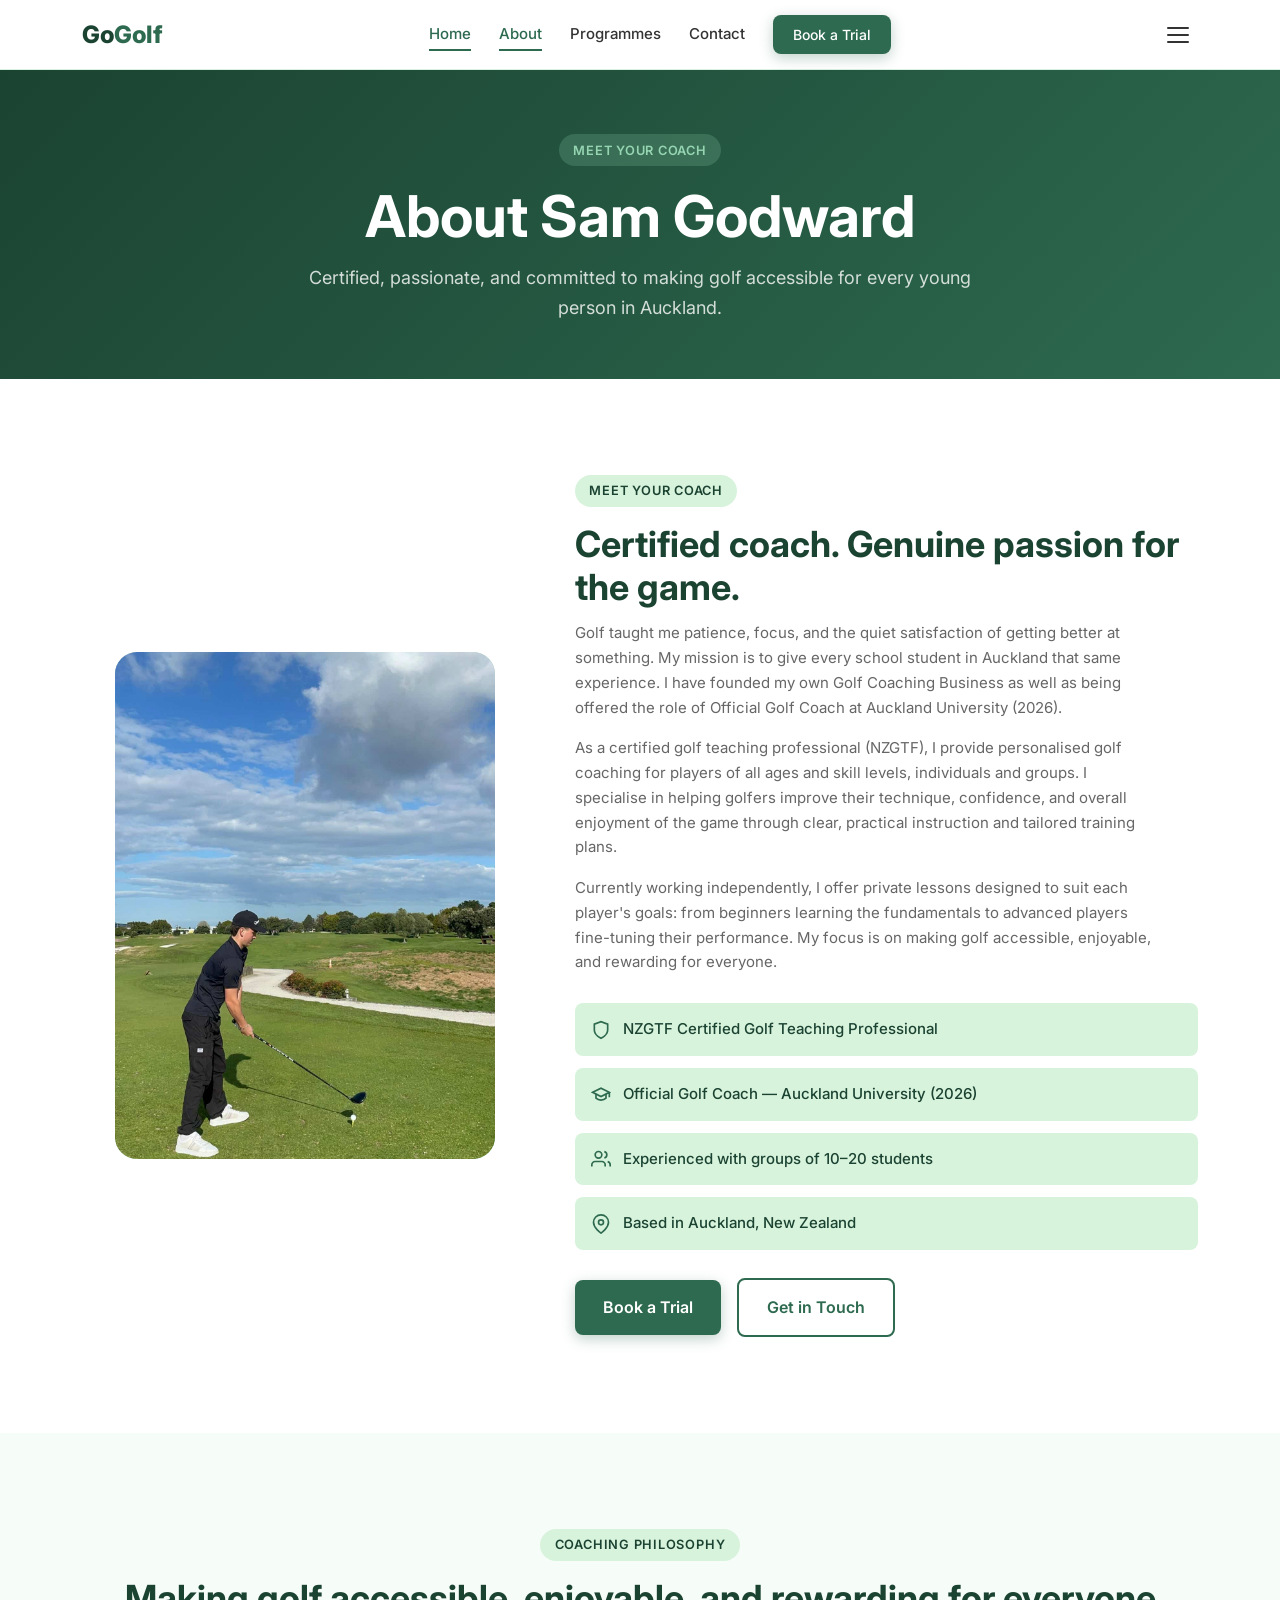
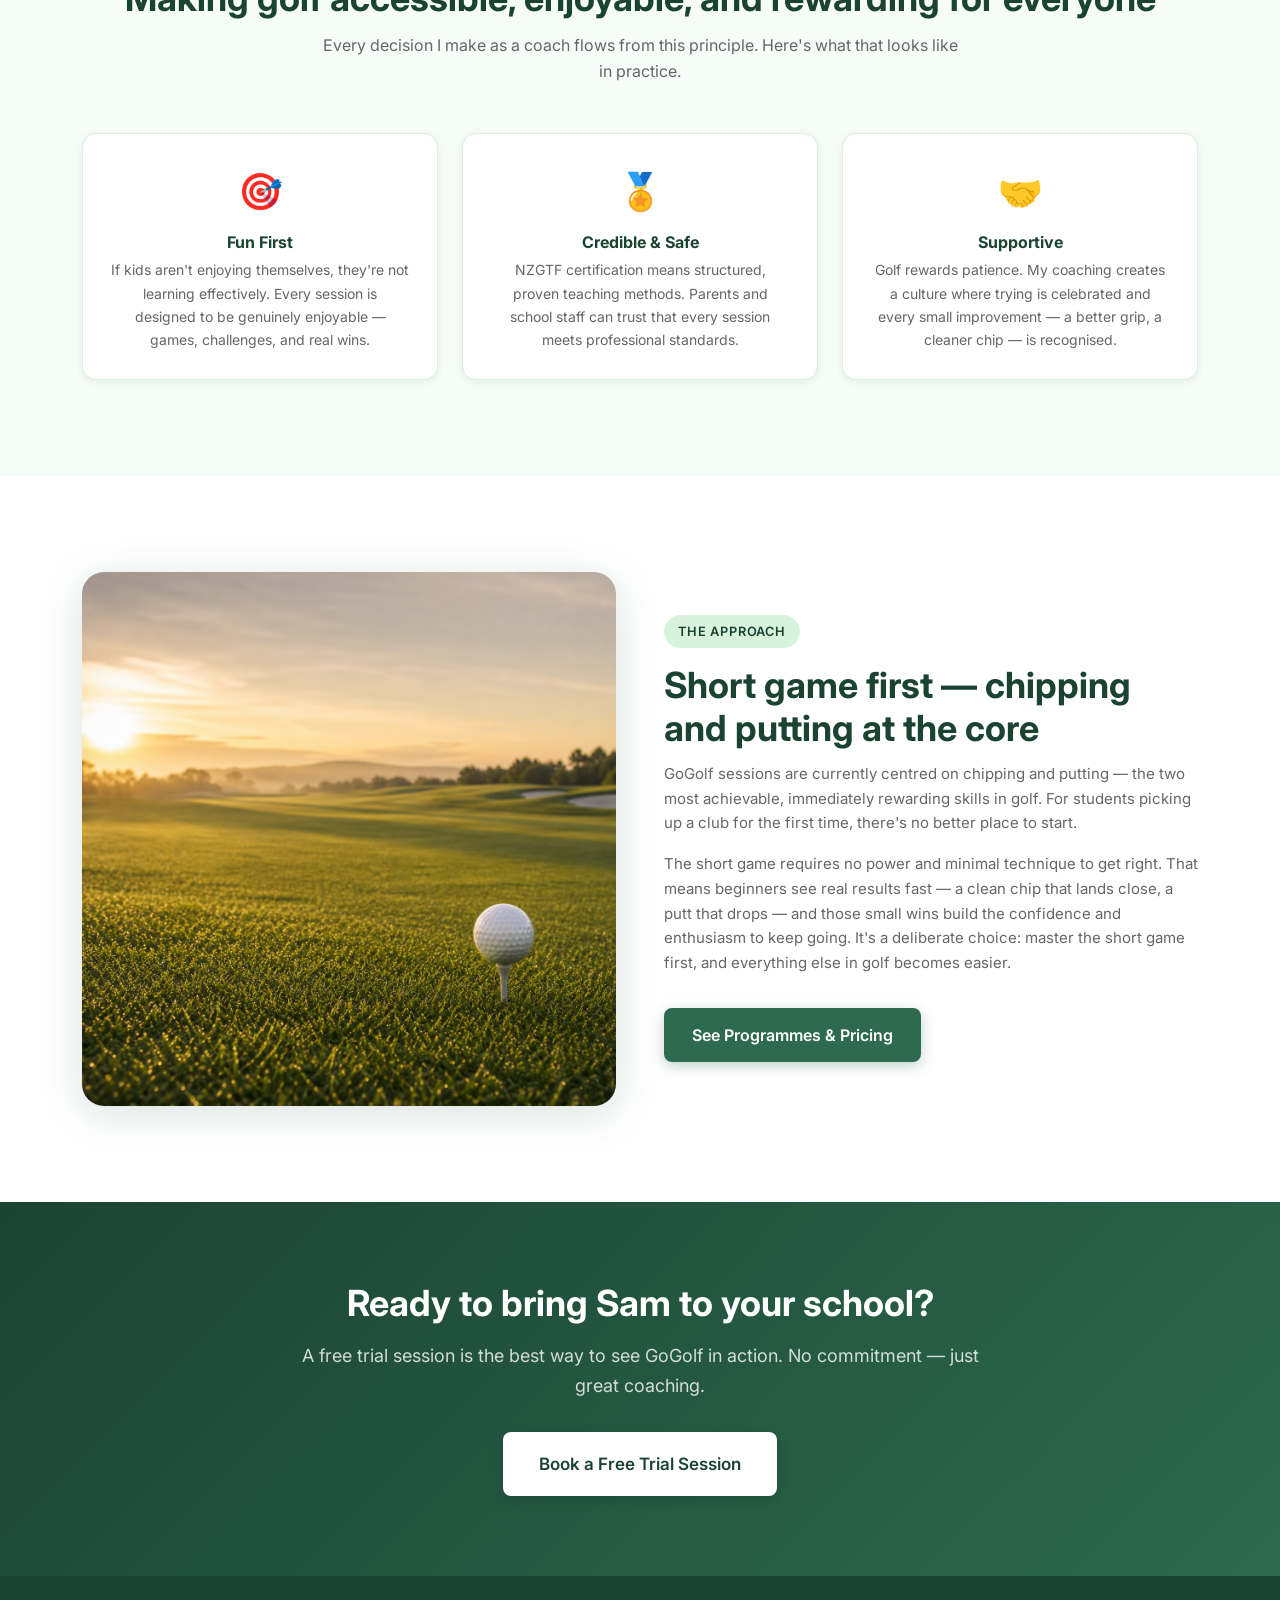
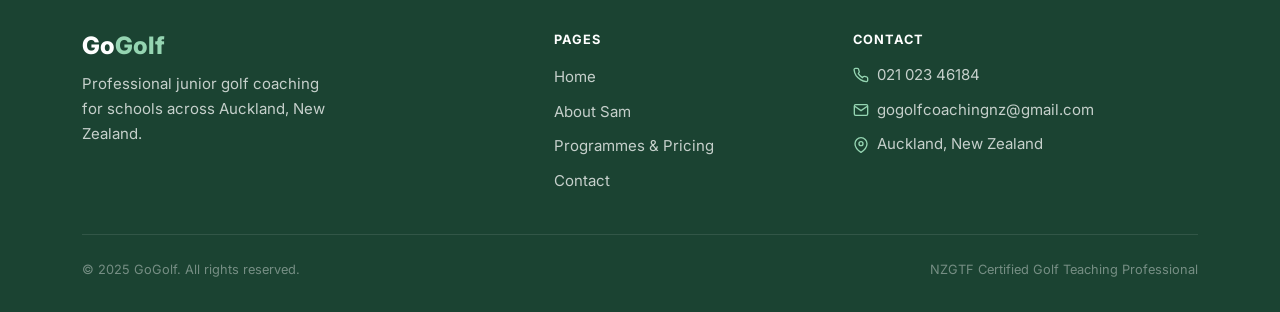
==== commit 3b2f946f: "Add Sam Godward coach photo to Meet Your Coach section" ====
--- a/about.html
+++ b/about.html
@@ -93,10 +93,8 @@
       <div class="about-intro fade-up">
 
         <!-- Photo placeholder -->
-        <div class="photo-placeholder" role="img" aria-label="Photo of Sam Godward, GoGolf coach — coming soon">
-          <svg xmlns="http://www.w3.org/2000/svg" width="72" height="72" fill="none" stroke="currentColor" stroke-width="1.5" stroke-linecap="round" stroke-linejoin="round" viewBox="0 0 24 24" aria-hidden="true"><path d="M20 21v-2a4 4 0 0 0-4-4H8a4 4 0 0 0-4 4v2"/><circle cx="12" cy="7" r="4"/></svg>
-          <span>Sam Godward</span>
-          <span style="font-weight:400;font-size:.8125rem;opacity:.7;">Coach photo coming soon</span>
+        <div class="photo-placeholder">
+          <img src="sam-godward.jpg" alt="Sam Godward, GoGolf coach" style="width:100%;height:100%;object-fit:cover;border-radius:inherit;">
         </div>
 
         <!-- Bio text -->
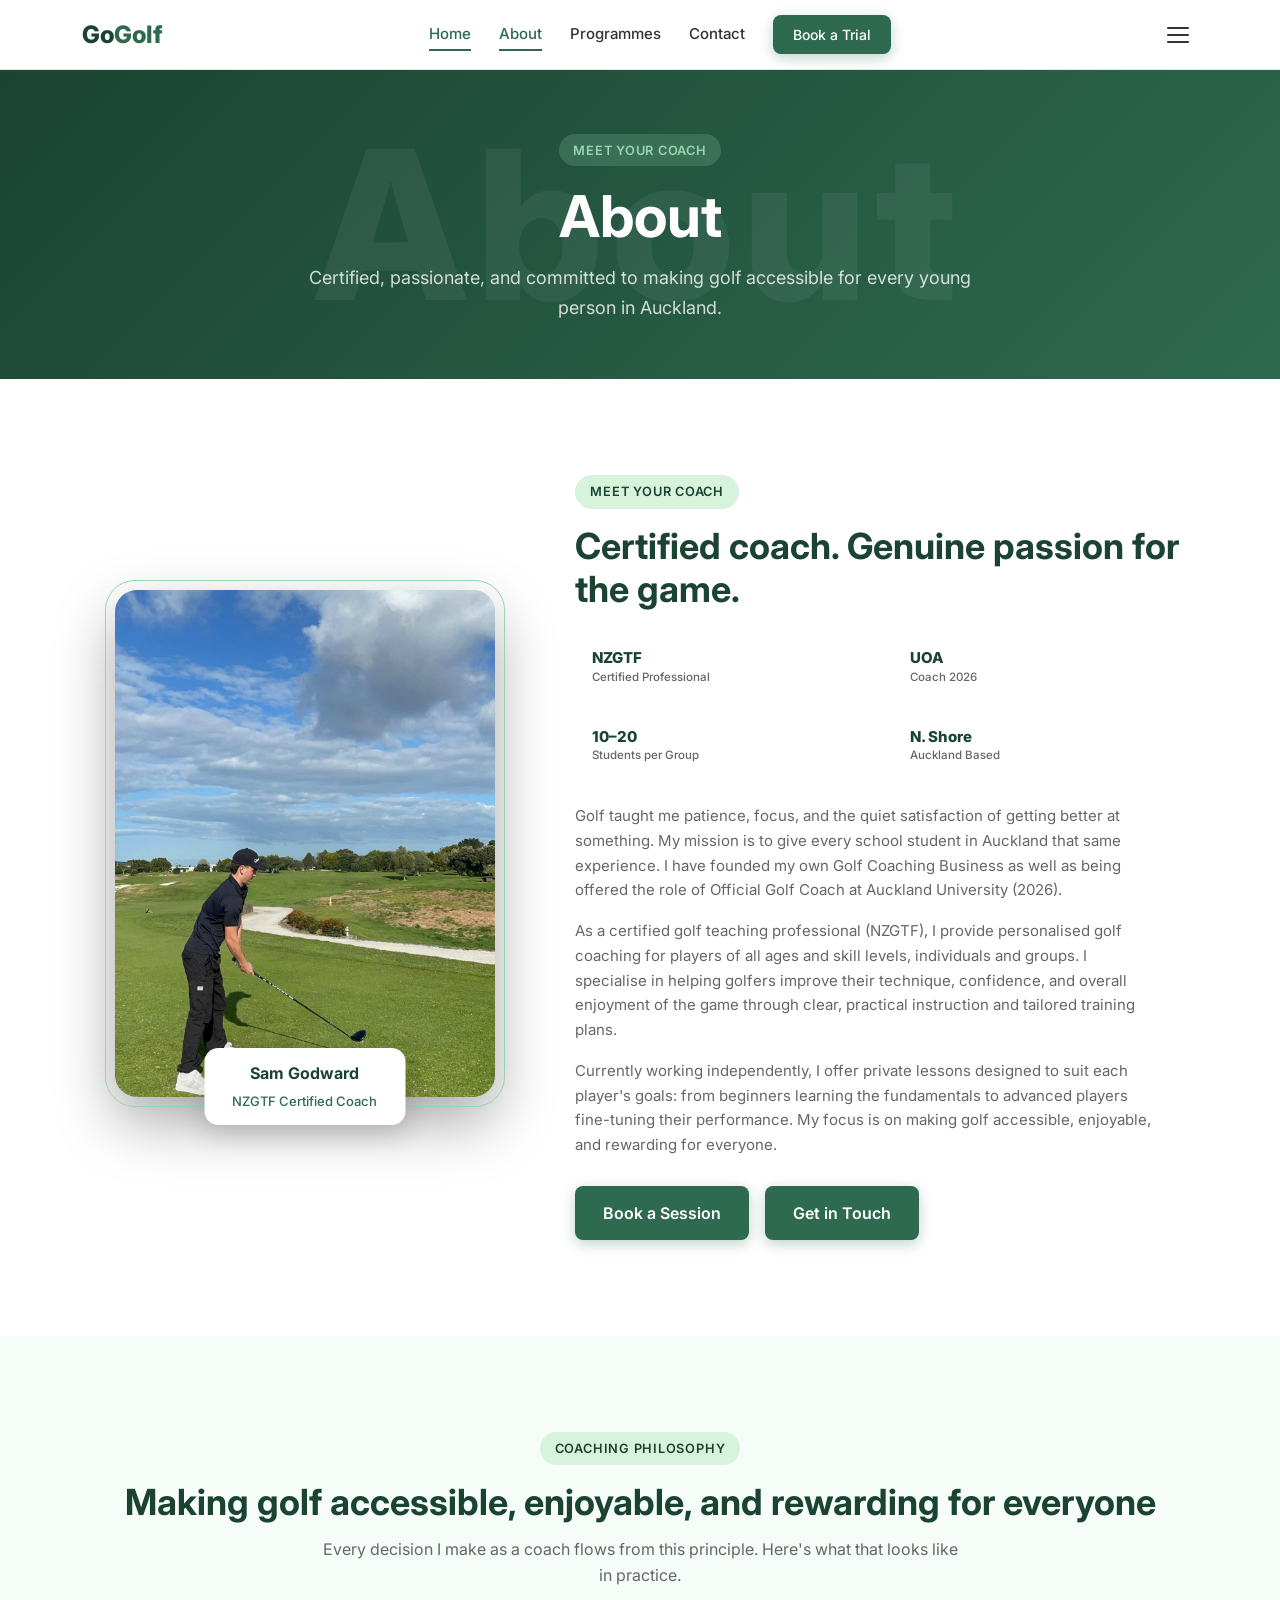
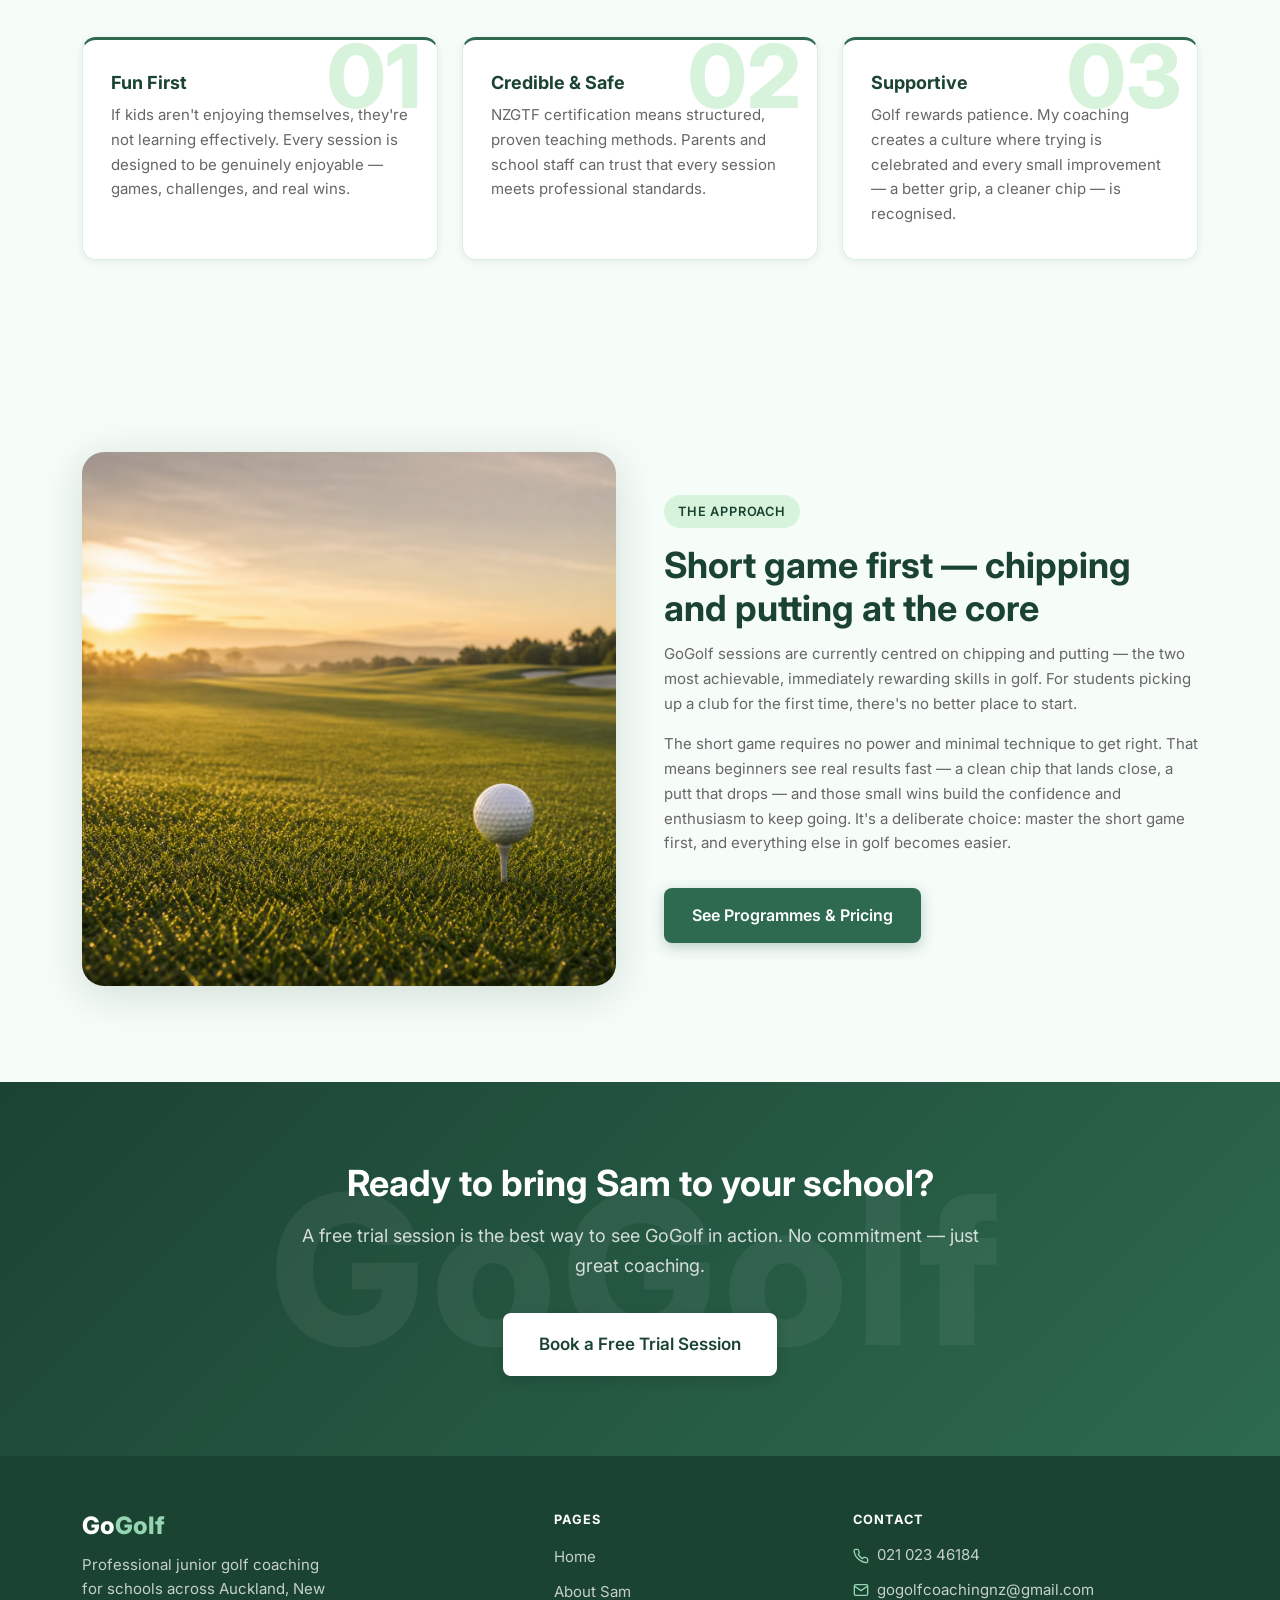
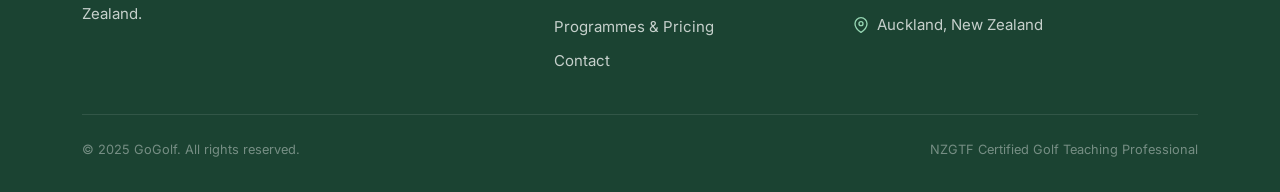
==== commit e9fca3c3: "Add bg-word design elements across all pages and update button styles Co-Authored-By: Claude Sonnet " ====
--- a/about.html
+++ b/about.html
@@ -80,57 +80,59 @@
 
   <!-- PAGE HERO -->
   <section class="page-hero" aria-label="About page header">
+    <span class="bg-word" aria-hidden="true">About</span>
     <div class="container">
       <span class="tag" style="background:rgba(149,213,178,.2);color:var(--accent);">Meet Your Coach</span>
-      <h1>About Sam Godward</h1>
+      <h1>About</h1>
       <p>Certified, passionate, and committed to making golf accessible for every young person in Auckland.</p>
     </div>
   </section>
 
   <!-- BIO SECTION -->
-  <section class="section" aria-labelledby="bio-heading">
+  <section class="section about-section" aria-labelledby="bio-heading">
     <div class="container">
       <div class="about-intro fade-up">
 
-        <!-- Photo placeholder -->
-        <div class="photo-placeholder">
-          <img src="sam-godward.jpg" alt="Sam Godward, GoGolf coach" style="width:100%;height:100%;object-fit:cover;border-radius:inherit;">
-        </div>
-
-        <!-- Bio text -->
+        <div class="coach-photo-wrap">
+          <div class="photo-placeholder">
+            <img src="sam-godward.jpg" alt="Sam Godward, GoGolf coach" style="width:100%;height:100%;object-fit:cover;border-radius:inherit;">
+          </div>
+          <div class="coach-name-card">
+            <strong>Sam Godward</strong>
+            <span>NZGTF Certified Coach</span>
+          </div>
+        </div>
+
         <div class="about-bio">
-          <span class="tag">Meet Your Coach</span>
+          <span class="tag tag-mint">Meet Your Coach</span>
           <h2 id="bio-heading">Certified coach. Genuine passion for the game.</h2>
 
-          <p style="margin-top:.75rem;font-size:.9375rem;color:var(--text-muted);">Golf taught me patience, focus, and the quiet satisfaction of getting better at something. My mission is to give every school student in Auckland that same experience. I have founded my own Golf Coaching Business as well as being offered the role of Official Golf Coach at Auckland University (2026).</p>
-
-          <p style="margin-top:1rem;font-size:.9375rem;color:var(--text-muted);">As a certified golf teaching professional (NZGTF), I provide personalised golf coaching for players of all ages and skill levels, individuals and groups. I specialise in helping golfers improve their technique, confidence, and overall enjoyment of the game through clear, practical instruction and tailored training plans.</p>
-
-          <p style="margin-top:1rem;font-size:.9375rem;color:var(--text-muted);">Currently working independently, I offer private lessons designed to suit each player's goals: from beginners learning the fundamentals to advanced players fine-tuning their performance. My focus is on making golf accessible, enjoyable, and rewarding for everyone.</p>
-
-
-          <div class="credentials" style="margin-top:1.75rem;">
-            <div class="credential-item">
-              <svg xmlns="http://www.w3.org/2000/svg" width="20" height="20" fill="none" stroke="currentColor" stroke-width="2" viewBox="0 0 24 24" aria-hidden="true"><path d="M12 22s8-4 8-10V5l-8-3-8 3v7c0 6 8 10 8 10z"/></svg>
-              NZGTF Certified Golf Teaching Professional
-            </div>
-            <div class="credential-item">
-              <svg xmlns="http://www.w3.org/2000/svg" width="20" height="20" fill="none" stroke="currentColor" stroke-width="2" viewBox="0 0 24 24" aria-hidden="true"><path d="M22 10v6M2 10l10-5 10 5-10 5z"/><path d="M6 12v5c3 3 9 3 12 0v-5"/></svg>
-              Official Golf Coach — Auckland University (2026)
-            </div>
-            <div class="credential-item">
-              <svg xmlns="http://www.w3.org/2000/svg" width="20" height="20" fill="none" stroke="currentColor" stroke-width="2" viewBox="0 0 24 24" aria-hidden="true"><path d="M17 21v-2a4 4 0 0 0-4-4H5a4 4 0 0 0-4 4v2"/><circle cx="9" cy="7" r="4"/><path d="M23 21v-2a4 4 0 0 0-3-3.87"/><path d="M16 3.13a4 4 0 0 1 0 7.75"/></svg>
-              Experienced with groups of 10–20 students
-            </div>
-            <div class="credential-item">
-              <svg xmlns="http://www.w3.org/2000/svg" width="20" height="20" fill="none" stroke="currentColor" stroke-width="2" viewBox="0 0 24 24" aria-hidden="true"><path d="M21 10c0 7-9 13-9 13s-9-6-9-13a9 9 0 0 1 18 0z"/><circle cx="12" cy="10" r="3"/></svg>
-              Based in Auckland, New Zealand
-            </div>
-          </div>
+          <div class="about-stats-grid">
+            <div class="about-stat about-stat-box">
+              <span class="about-stat-value">NZGTF</span>
+              <span class="about-stat-label">Certified Professional</span>
+            </div>
+            <div class="about-stat about-stat-box">
+              <span class="about-stat-value">UOA</span>
+              <span class="about-stat-label">Coach 2026</span>
+            </div>
+            <div class="about-stat about-stat-box">
+              <span class="about-stat-value">10–20</span>
+              <span class="about-stat-label">Students per Group</span>
+            </div>
+            <div class="about-stat about-stat-box">
+              <span class="about-stat-value">N. Shore</span>
+              <span class="about-stat-label">Auckland Based</span>
+            </div>
+          </div>
+
+          <p>Golf taught me patience, focus, and the quiet satisfaction of getting better at something. My mission is to give every school student in Auckland that same experience. I have founded my own Golf Coaching Business as well as being offered the role of Official Golf Coach at Auckland University (2026).</p>
+          <p>As a certified golf teaching professional (NZGTF), I provide personalised golf coaching for players of all ages and skill levels, individuals and groups. I specialise in helping golfers improve their technique, confidence, and overall enjoyment of the game through clear, practical instruction and tailored training plans.</p>
+          <p>Currently working independently, I offer private lessons designed to suit each player's goals: from beginners learning the fundamentals to advanced players fine-tuning their performance. My focus is on making golf accessible, enjoyable, and rewarding for everyone.</p>
 
           <div style="margin-top:1.75rem;display:flex;flex-wrap:wrap;gap:1rem;align-items:center;">
-            <a href="index.html#contact" class="btn btn-primary">Book a Trial</a>
-            <a href="contact.html" class="btn btn-outline">Get in Touch</a>
+            <a href="index.html#contact" class="btn btn-primary">Book a Session</a>
+            <a href="contact.html" class="btn btn-primary">Get in Touch</a>
           </div>
         </div>
       </div>
@@ -146,18 +148,15 @@
         <p>Every decision I make as a coach flows from this principle. Here's what that looks like in practice.</p>
       </div>
       <div class="values-grid stagger">
-        <div class="value-card">
-          <span class="value-emoji" aria-hidden="true">🎯</span>
+        <div class="value-card-v2" data-num="01">
           <h3>Fun First</h3>
           <p>If kids aren't enjoying themselves, they're not learning effectively. Every session is designed to be genuinely enjoyable — games, challenges, and real wins.</p>
         </div>
-        <div class="value-card">
-          <span class="value-emoji" aria-hidden="true">🏅</span>
-          <h3>Credible & Safe</h3>
+        <div class="value-card-v2" data-num="02">
+          <h3>Credible &amp; Safe</h3>
           <p>NZGTF certification means structured, proven teaching methods. Parents and school staff can trust that every session meets professional standards.</p>
         </div>
-        <div class="value-card">
-          <span class="value-emoji" aria-hidden="true">🤝</span>
+        <div class="value-card-v2" data-num="03">
           <h3>Supportive</h3>
           <p>Golf rewards patience. My coaching creates a culture where trying is celebrated and every small improvement — a better grip, a cleaner chip — is recognised.</p>
         </div>
@@ -166,7 +165,7 @@
   </section>
 
   <!-- APPROACH DETAIL -->
-  <section class="section" aria-labelledby="approach-heading">
+  <section class="section approach-section" aria-labelledby="approach-heading">
     <div class="container">
       <div class="approach-layout fade-up">
 
@@ -177,8 +176,8 @@
         <div class="approach-text">
           <span class="tag">The Approach</span>
           <h2 id="approach-heading">Short game first — chipping and putting at the core</h2>
-          <p style="margin-top:.75rem;font-size:.9375rem;color:var(--text-muted);">GoGolf sessions are currently centred on chipping and putting — the two most achievable, immediately rewarding skills in golf. For students picking up a club for the first time, there's no better place to start.</p>
-          <p style="margin-top:1rem;font-size:.9375rem;color:var(--text-muted);">The short game requires no power and minimal technique to get right. That means beginners see real results fast — a clean chip that lands close, a putt that drops — and those small wins build the confidence and enthusiasm to keep going. It's a deliberate choice: master the short game first, and everything else in golf becomes easier.</p>
+          <p>GoGolf sessions are currently centred on chipping and putting — the two most achievable, immediately rewarding skills in golf. For students picking up a club for the first time, there's no better place to start.</p>
+          <p>The short game requires no power and minimal technique to get right. That means beginners see real results fast — a clean chip that lands close, a putt that drops — and those small wins build the confidence and enthusiasm to keep going. It's a deliberate choice: master the short game first, and everything else in golf becomes easier.</p>
           <div style="margin-top:2rem;">
             <a href="programmes.html" class="btn btn-primary">See Programmes &amp; Pricing</a>
           </div>
@@ -190,6 +189,7 @@
 
   <!-- CTA -->
   <section class="cta-block" aria-labelledby="about-cta-heading">
+    <span class="bg-word" aria-hidden="true">GoGolf</span>
     <div class="container">
       <div class="fade-up">
         <h2 id="about-cta-heading">Ready to bring Sam to your school?</h2>
--- a/css/styles.css
+++ b/css/styles.css
@@ -112,6 +112,14 @@
 .btn-white:hover, .btn-white:focus-visible {
   background: var(--primary-light); transform: translateY(-2px);
 }
+.btn-accent {
+  background: var(--accent); color: var(--primary-dark);
+  box-shadow: 0 4px 14px rgba(149,213,178,.25);
+}
+.btn-accent:hover, .btn-accent:focus-visible {
+  background: #74c69d; transform: translateY(-2px);
+  box-shadow: 0 6px 22px rgba(149,213,178,.35);
+}
 .btn-lg { padding: 1.1rem 2.25rem; font-size: 1.0625rem; }
 .btn-full { width: 100%; justify-content: center; }
 
@@ -285,7 +293,7 @@
   display: grid; grid-template-columns: 1fr; gap: 1.5rem;
 }
 @media (min-width: 640px) { .benefits-grid { grid-template-columns: repeat(2,1fr); } }
-@media (min-width: 1024px) { .benefits-grid { grid-template-columns: repeat(4,1fr); } }
+@media (min-width: 1024px) { .benefits-grid { grid-template-columns: repeat(3,1fr); } }
 
 .benefit-card-image {
   overflow: hidden;
@@ -297,6 +305,32 @@
   width: 100%; height: 100%;
   object-fit: cover; object-position: center;
   display: block; flex: 1;
+}
+
+/* ============================================================
+   BENEFITS DARK (home page)
+   ============================================================ */
+.benefits-dark { background: var(--primary-dark); }
+.benefits-dark .section-header .tag {
+  background: rgba(149,213,178,.15); color: var(--accent);
+  border: 1px solid rgba(149,213,178,.25);
+}
+.benefits-dark .section-header h2 { color: #fff; }
+.benefits-dark .section-header p { color: rgba(255,255,255,.7); }
+.benefits-dark .benefit-card {
+  border-color: transparent;
+  box-shadow: 0 8px 32px rgba(0,0,0,.22);
+  border-top: 3px solid var(--primary);
+}
+.benefits-dark .benefit-card:hover {
+  box-shadow: 0 16px 48px rgba(0,0,0,.32);
+}
+.benefits-dark .benefit-icon {
+  background: var(--primary); color: #fff;
+}
+.benefits-dark .benefit-card-image {
+  border-top: none;
+  box-shadow: 0 8px 32px rgba(0,0,0,.3);
 }
 
 .benefit-card {
@@ -406,6 +440,7 @@
 .cta-block {
   background: linear-gradient(135deg, var(--primary-dark) 0%, var(--primary) 100%);
   color: #fff; padding: 5rem 0; text-align: center;
+  position: relative; overflow: hidden;
 }
 .cta-block h2 { color: #fff; margin-bottom: 1rem; }
 .cta-block p { color: rgba(255,255,255,.8); font-size: 1.125rem; margin: 0 auto 2rem; }
@@ -416,9 +451,29 @@
 .page-hero {
   background: linear-gradient(135deg, var(--primary-dark) 0%, var(--primary) 100%);
   color: #fff; padding: 4rem 0 3.5rem; text-align: center;
+  position: relative; overflow: hidden;
 }
 .page-hero h1 { color: #fff; margin-bottom: .75rem; }
 .page-hero p { color: rgba(255,255,255,.8); font-size: 1.125rem; margin: 0 auto; }
+
+.bg-word {
+  position: absolute; top: 50%; left: 50%;
+  transform: translate(-50%, -50%);
+  font-size: clamp(5rem, 22vw, 13rem);
+  font-weight: 800; letter-spacing: .04em;
+  color: rgba(255,255,255,.06);
+  white-space: nowrap; pointer-events: none;
+  user-select: none; z-index: 0; line-height: 1;
+}
+.bg-word--tl { top: -1.5rem; left: 2rem; transform: none; }
+.bg-word--tr { top: -1.5rem; right: -1rem; left: auto; transform: none; }
+.bg-word--bl { top: auto; bottom: -1.5rem; left: 2rem; transform: none; }
+.bg-word--tc { top: -1.5rem; left: 50%; transform: translateX(-50%); }
+.bg-word--br { top: auto; bottom: -1.5rem; right: -1rem; left: auto; transform: none; }
+.about-section .bg-word,
+.bg-word--light { color: rgba(45,106,79,.09); }
+.page-hero .container,
+.cta-block .container { position: relative; z-index: 1; }
 
 /* ============================================================
    ABOUT PAGE
@@ -443,6 +498,76 @@
 
 .about-bio p + p { margin-top: 1rem; }
 
+/* ============================================================
+   ABOUT SECTION — HOME PAGE (dark)
+   ============================================================ */
+.about-section {
+  background: #fff;
+  position: relative; overflow: hidden;
+}
+
+.tag-mint {
+  background: var(--primary-light); color: var(--primary-dark);
+  border: 1px solid var(--border);
+}
+
+.about-section .about-bio h2 { color: var(--primary-dark); }
+.about-section .about-bio p {
+  font-size: .9375rem; color: var(--text-muted); margin-top: 1rem;
+}
+
+.coach-photo-wrap {
+  position: relative; max-width: 380px;
+  margin: 0 auto; padding-bottom: 1.75rem;
+}
+.coach-photo-wrap::after {
+  content: '';
+  position: absolute;
+  inset: -10px -10px calc(1.75rem - 10px) -10px;
+  border: 1.5px solid var(--accent);
+  border-radius: calc(var(--radius-lg) + 8px);
+  pointer-events: none;
+}
+.coach-photo-wrap .photo-placeholder {
+  box-shadow: 0 24px 60px rgba(0,0,0,.35);
+}
+.coach-name-card {
+  position: absolute; bottom: 0; left: 50%;
+  transform: translateX(-50%);
+  background: #fff; border-radius: var(--radius-md);
+  padding: .75rem 1.75rem; text-align: center;
+  box-shadow: 0 8px 28px rgba(0,0,0,.18);
+  white-space: nowrap; z-index: 1;
+}
+.coach-name-card strong {
+  display: block; color: var(--primary-dark);
+  font-size: 1rem; font-weight: 700;
+}
+.coach-name-card span {
+  color: var(--primary); font-size: .8125rem; font-weight: 500;
+}
+
+.about-stats-row {
+  display: flex; align-items: center;
+  gap: 1.25rem; margin: 1.5rem 0;
+  padding: 1.125rem 1.25rem;
+  background: var(--bg-subtle);
+  border: 1px solid var(--border);
+  border-radius: var(--radius-md);
+}
+.about-stat { display: flex; flex-direction: column; gap: .15rem; }
+.about-stat-value {
+  color: var(--primary-dark); font-weight: 800;
+  font-size: .9375rem; line-height: 1;
+}
+.about-stat-label {
+  color: var(--text-muted); font-size: .72rem; font-weight: 500;
+}
+.about-stat-divider {
+  width: 1px; height: 2rem;
+  background: var(--border); flex-shrink: 0;
+}
+
 .credentials {
   margin-top: 2rem; display: flex; flex-direction: column; gap: .75rem;
 }
@@ -468,6 +593,44 @@
 .value-card .value-emoji { font-size: 2.25rem; display: block; margin-bottom: .75rem; }
 .value-card h3 { font-size: 1rem; margin-bottom: .375rem; }
 .value-card p { font-size: .875rem; color: var(--text-muted); max-width: none; }
+
+.value-card-v2 {
+  background: #fff; border: 1px solid var(--border);
+  border-top: 3px solid var(--primary);
+  border-radius: var(--radius-md); padding: 2rem 1.75rem;
+  position: relative; overflow: hidden;
+  box-shadow: var(--shadow-sm);
+  transition: transform var(--ease), box-shadow var(--ease);
+}
+.value-card-v2:hover { transform: translateY(-4px); box-shadow: var(--shadow-md); }
+.value-card-v2::before {
+  content: attr(data-num);
+  position: absolute; top: -.5rem; right: 1rem;
+  font-size: 5.5rem; font-weight: 800;
+  color: var(--primary-light); line-height: 1;
+  pointer-events: none; user-select: none;
+}
+.value-card-v2 h3 {
+  font-size: 1.125rem; font-weight: 700;
+  color: var(--primary-dark); margin-bottom: .625rem; position: relative;
+}
+.value-card-v2 p { font-size: .9375rem; color: var(--text-muted); max-width: none; position: relative; }
+
+.about-stats-grid {
+  display: grid; grid-template-columns: repeat(2, 1fr);
+  gap: .75rem; margin: 1.5rem 0;
+}
+.about-stat-box {
+  background: rgba(255,255,255,.06);
+  border: 1px solid rgba(255,255,255,.12);
+  border-radius: var(--radius-sm); padding: .875rem 1rem;
+}
+
+.approach-section { background: var(--bg-subtle); }
+.approach-section .approach-text p {
+  font-size: .9375rem; color: var(--text-muted); margin-top: 1rem;
+}
+.approach-section .approach-text p:first-of-type { margin-top: .75rem; }
 
 /* ============================================================
    APPROACH SECTION (about page)
